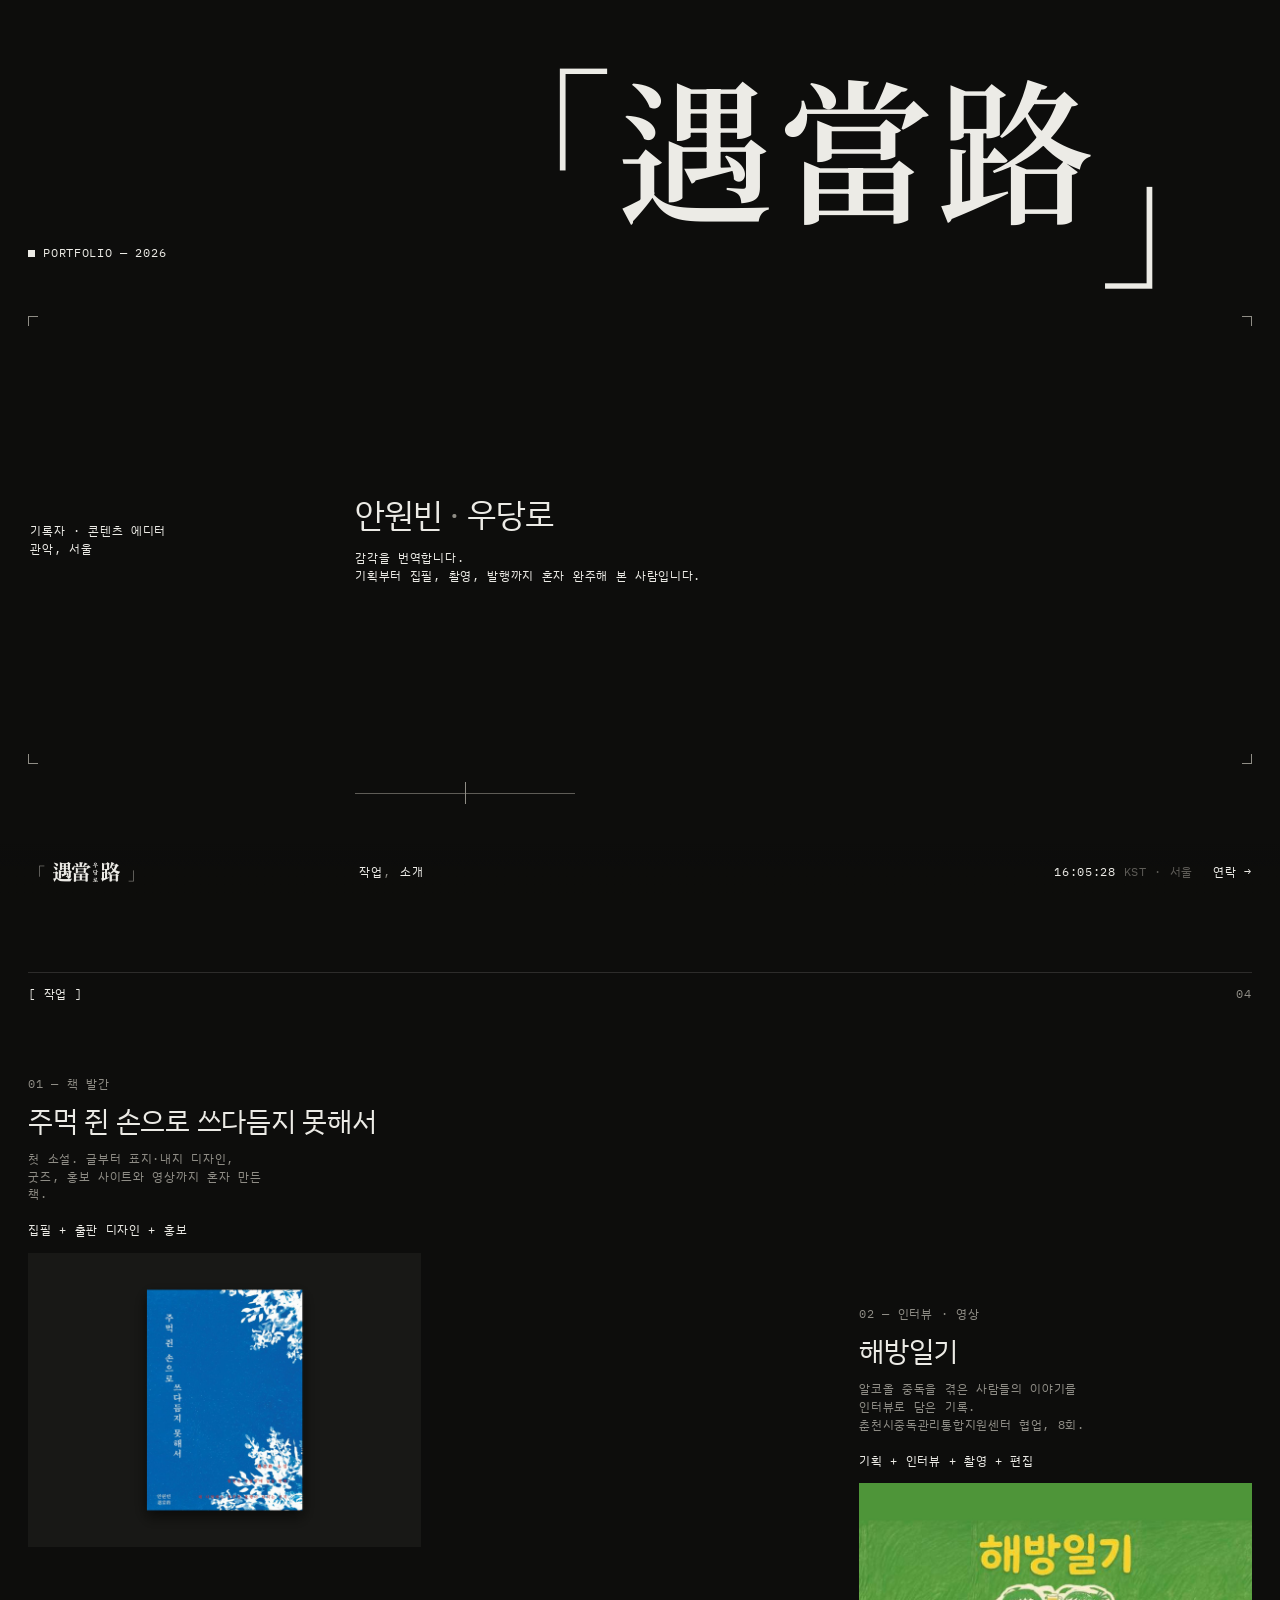
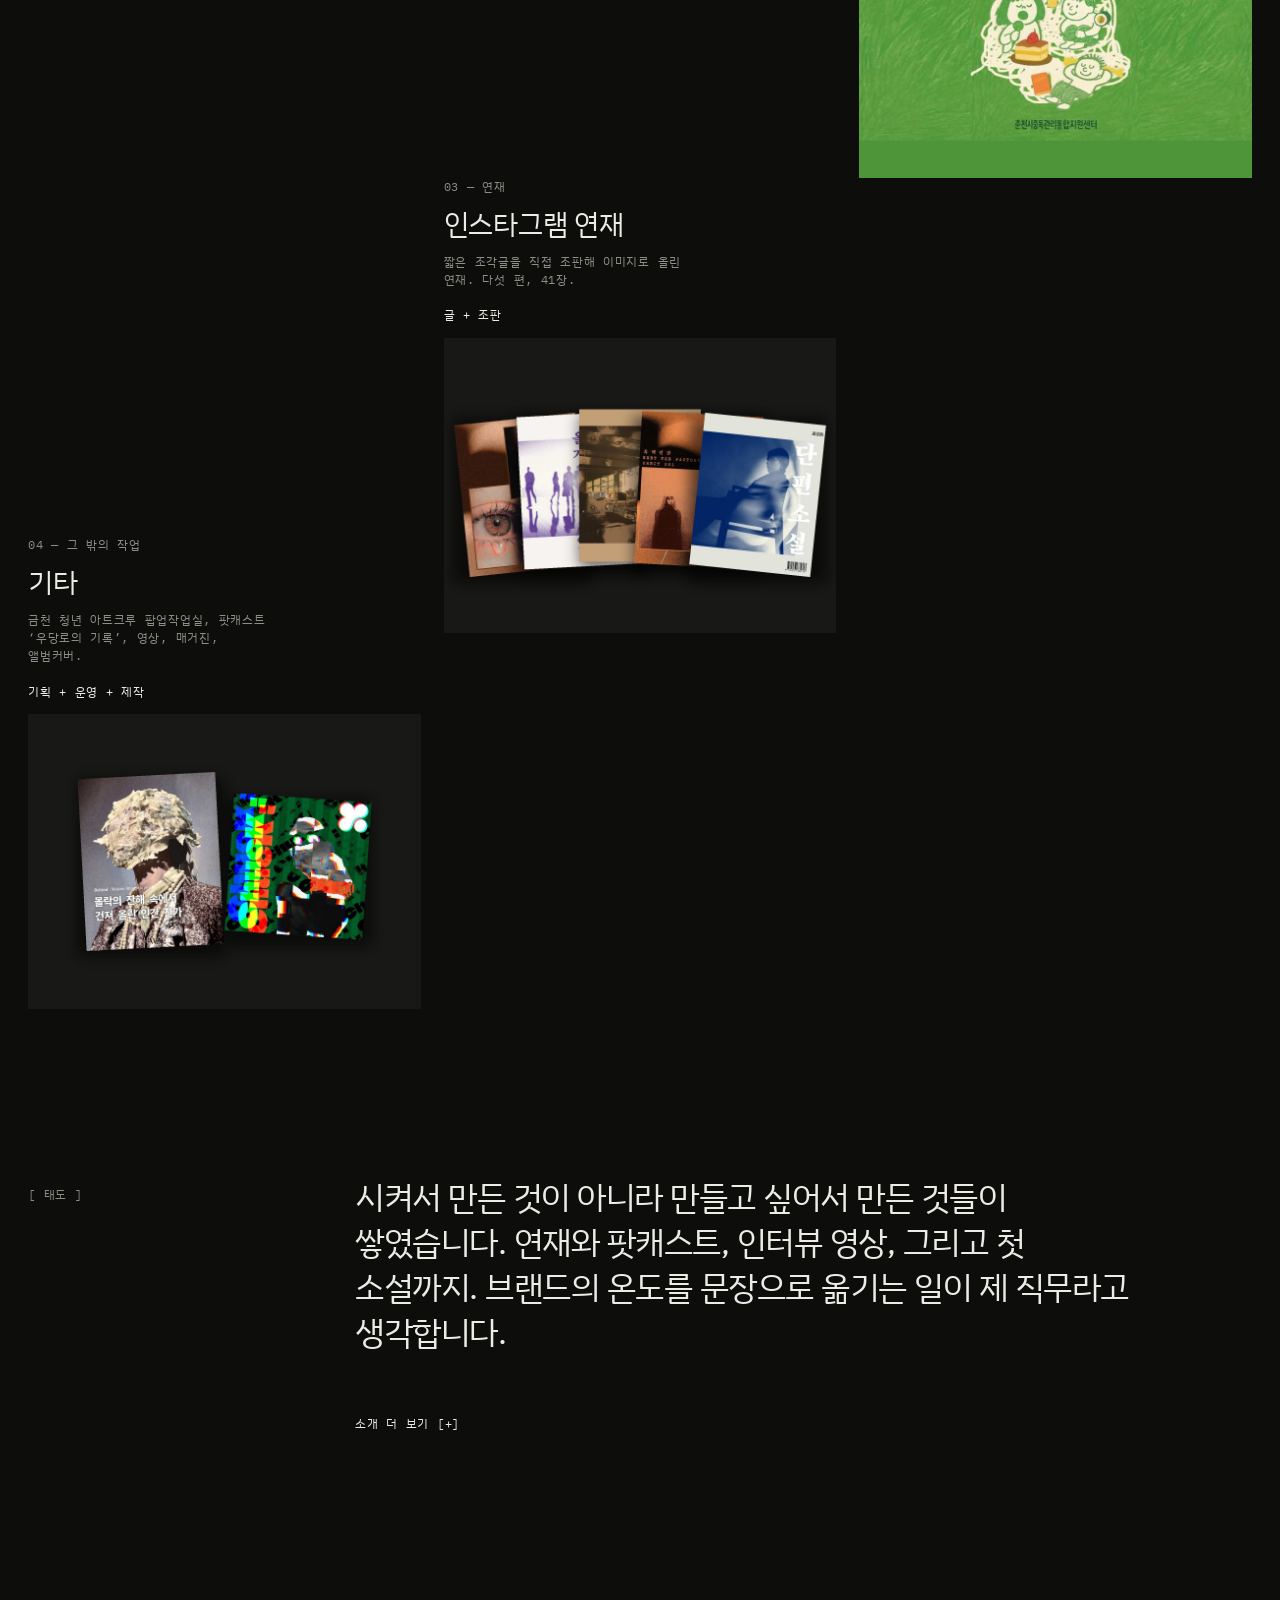
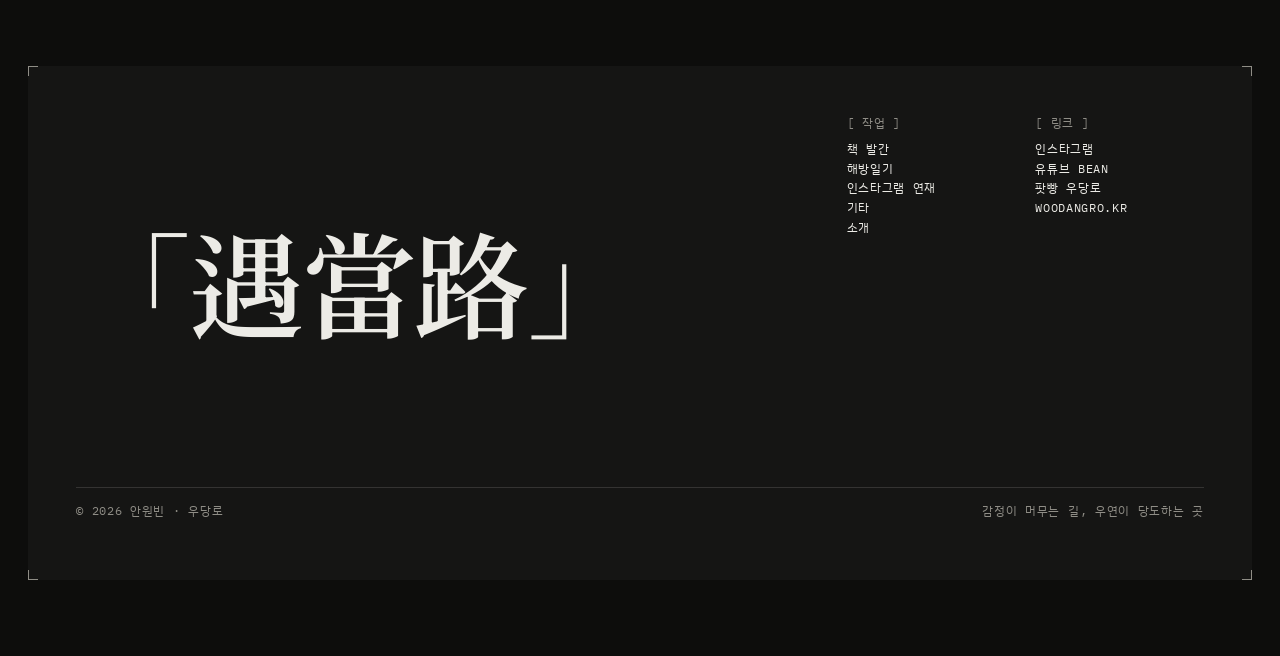
==== index.html @ 2c6e069e "포트폴리오 새로 만들기: 책 발간 · 해방일기 · 인스타그램 연재 · 기타 · 소개 Co-Authored-By: Claude Opus 5.5 <noreply@anthropic.co" ====
<!DOCTYPE html>
<html lang="ko">
<head>
<meta charset="utf-8">
<meta name="viewport" content="width=device-width, initial-scale=1, viewport-fit=cover">
<title>안원빈 · 우당로 — 포트폴리오</title>
<meta name="description" content="기록자 · 콘텐츠 에디터 안원빈(우당로)의 작업. 첫 소설 『주먹 쥔 손으로 쓰다듬지 못해서』, 인터뷰 프로젝트 ‘해방일기’, 인스타그램 연재.">
<link rel="canonical" href="https://portfolio.woodangro.kr/">
<meta property="og:type" content="website">
<meta property="og:title" content="안원빈 · 우당로 — 포트폴리오">
<meta property="og:description" content="기록자 · 콘텐츠 에디터 안원빈(우당로)의 작업. 첫 소설 『주먹 쥔 손으로 쓰다듬지 못해서』, 인터뷰 프로젝트 ‘해방일기’, 인스타그램 연재.">
<meta property="og:url" content="https://portfolio.woodangro.kr/">
<meta property="og:image" content="https://portfolio.woodangro.kr/img/og.jpg">
<meta name="twitter:card" content="summary_large_image">
<meta name="theme-color" content="#0d0d0c">
<link rel="icon" href="img/favicon.png">
<link rel="preconnect" href="https://fonts.googleapis.com">
<link rel="preconnect" href="https://fonts.gstatic.com" crossorigin>
<link rel="stylesheet" href="https://fonts.googleapis.com/css2?family=Gowun+Batang:wght@400;700&family=IBM+Plex+Mono:wght@400;500&family=IBM+Plex+Sans+KR:wght@300;400;500&family=Noto+Serif+KR:wght@300;600&display=swap">
<link rel="stylesheet" href="assets/site.css">
</head>
<body>

<div class="bar" role="navigation" aria-label="사이트 메뉴">
  <a class="seal" href="./" aria-label="처음으로"><span class="br">「</span><img src="img/logo-w.png" alt="遇當路" width="66" height="20"><span class="br">」</span></a>
  <nav><a href="#work">작업</a><a href="about/">소개</a></nav>
  <p class="clock" id="clock" aria-hidden="true"></p>
  <a class="contact" href="about/#contact">연락 →</a>
</div>
<main>
<header class="hero">
  <p class="ver mono">PORTFOLIO — 2026</p>
  <h1 class="mark" aria-label="우당로"><span class="br">「</span><span class="ch">遇</span><span class="ch">當</span><span class="ch">路</span><span class="br">」</span></h1>
  <div class="frame">
    <div class="ticks" aria-hidden="true"><i></i><i></i><i></i><i></i></div>
    <p class="who mono">기록자 · 콘텐츠 에디터<br>관악, 서울</p>
    <div class="lede">
      <h1>안원빈 <span class="mute">·</span> 우당로</h1>
      <p class="mono">감각을 번역합니다.<br>기획부터 집필, 촬영, 발행까지 혼자 완주해 본 사람입니다.</p>
    </div>
  </div>
  <p class="rule" aria-hidden="true"><i></i></p>
</header>

<section class="works" id="work" aria-labelledby="work-t">
  <div class="sec-label mono"><h2 id="work-t" class="mono" style="margin:0;font-weight:400">[ 작업 ]</h2><span class="mute">04</span></div>
  <div class="grid3">
    <a class="work rv" href="book/">
      <span class="no mono">01 — 책 발간</span>
      <h3>주먹 쥔 손으로 쓰다듬지 못해서</h3>
      <p class="desc mono">첫 소설. 글부터 표지·내지 디자인, 굿즈, 홍보 사이트와 영상까지 혼자 만든 책.</p>
      <p class="roles mono">집필 + 출판 디자인 + 홍보</p>
      <div class="pic"><img src="img/work/book.jpg" alt="" width="1600" height="1200" loading="lazy"><span class="go mono">보기 [+]</span></div>
    </a>
    <a class="work rv" href="haebang/">
      <span class="no mono">02 — 인터뷰 · 영상</span>
      <h3>해방일기</h3>
      <p class="desc mono">알코올 중독을 겪은 사람들의 이야기를 인터뷰로 담은 기록. 춘천시중독관리통합지원센터 협업, 8회.</p>
      <p class="roles mono">기획 + 인터뷰 + 촬영 + 편집</p>
      <div class="pic"><img src="img/work/haebang.jpg" alt="" width="1600" height="1200" loading="lazy"><span class="go mono">보기 [+]</span></div>
    </a>
    <a class="work rv" href="instagram/">
      <span class="no mono">03 — 연재</span>
      <h3>인스타그램 연재</h3>
      <p class="desc mono">짧은 조각글을 직접 조판해 이미지로 올린 연재. 다섯 편, 41장.</p>
      <p class="roles mono">글 + 조판</p>
      <div class="pic"><img src="img/work/ig.jpg" alt="" width="1600" height="1200" loading="lazy"><span class="go mono">보기 [+]</span></div>
    </a>
    <a class="work rv" href="etc/">
      <span class="no mono">04 — 그 밖의 작업</span>
      <h3>기타</h3>
      <p class="desc mono">금천 청년 아트크루 팝업작업실, 팟캐스트 ‘우당로의 기록’, 영상, 매거진, 앨범커버.</p>
      <p class="roles mono">기획 + 운영 + 제작</p>
      <div class="pic"><img src="img/work/etc.jpg" alt="" width="1600" height="1200" loading="lazy"><span class="go mono">보기 [+]</span></div>
    </a>
  </div>
</section>

<section class="approach" aria-label="일하는 태도">
  <p class="mono mute">[ 태도 ]</p>
  <p class="big rv">시켜서 만든 것이 아니라 만들고 싶어서 만든 것들이 쌓였습니다. 연재와 팟캐스트, 인터뷰 영상, 그리고 첫 소설까지. 브랜드의 온도를 문장으로 옮기는 일이 제 직무라고 생각합니다.</p>
  <p class="more mono rv"><a href="about/">소개 더 보기 [+]</a></p>
</section>
</main>

<footer class="foot rv">
  <div class="ticks" aria-hidden="true"><i></i><i></i><i></i><i></i></div>
  <p class="big" aria-label="우당로"><span class="br">「</span>遇當路<span class="br">」</span></p>
  <div class="cols mono">
    <div><p>[ 작업 ]</p><ul><li><a href="book/">책 발간</a></li><li><a href="haebang/">해방일기</a></li><li><a href="instagram/">인스타그램 연재</a></li><li><a href="etc/">기타</a></li><li><a href="about/">소개</a></li></ul></div>
    <div><p>[ 링크 ]</p><ul>
      <li><a href="https://www.instagram.com/woodang_ro/" target="_blank" rel="noopener">인스타그램</a></li>
      <li><a href="https://www.youtube.com/@BEAN-zq9ng" target="_blank" rel="noopener">유튜브 BEAN</a></li>
      <li><a href="https://www.podbbang.com/channels/1793756" target="_blank" rel="noopener">팟빵 우당로</a></li>
      <li><a href="https://woodangro.kr/" target="_blank" rel="noopener">woodangro.kr</a></li>
    </ul></div>
  </div>
  <p class="copy mono"><span>© 2026 안원빈 · 우당로</span><span>감정이 머무는 길, 우연이 당도하는 곳</span></p>
</footer>
<script src="assets/site.js" defer></script>
</body>
</html>
---- assets/site.css ----
/* 안원빈 · 우당로 포트폴리오 */
:root{
  --bg:#0d0d0c;
  --bg2:#151514;
  --fg:#ecebe6;
  --mute:#8f8d86;
  --dim:#5e5c57;
  --rule:rgba(236,235,230,.14);
  --pink:#f3bdd0;
  --sans:"IBM Plex Sans KR","Apple SD Gothic Neo","Noto Sans KR",system-ui,sans-serif;
  --mono:"IBM Plex Mono","IBM Plex Sans KR",ui-monospace,monospace;
  --serif:"Gowun Batang","Noto Serif KR","AppleMyungjo",serif;
  --hanja:"Noto Serif KR","Nanum Myeongjo",serif;
  --gut:clamp(16px,2.2vw,32px);
  --bar:56px;
  --meta-w:clamp(200px,24vw,330px);
  color-scheme:dark;
}
*{box-sizing:border-box}
html{-webkit-text-size-adjust:100%;scroll-padding-top:24px}
@media (prefers-reduced-motion:no-preference){html{scroll-behavior:smooth}}
body{margin:0;background:var(--bg);color:var(--fg);font-family:var(--sans);font-weight:400;line-height:1.6;-webkit-font-smoothing:antialiased;overflow-x:hidden}
img,video{display:block;max-width:100%;height:auto}
a{color:inherit;text-decoration:none}
a:focus-visible,button:focus-visible{outline:1px solid var(--pink);outline-offset:4px}
button{font:inherit;color:inherit;background:none;border:0;padding:0;cursor:pointer}
.mono{font-family:var(--mono);font-size:11.5px;letter-spacing:.06em;line-height:1.55;text-transform:uppercase}
.mute{color:var(--mute)}
.sr{position:absolute;width:1px;height:1px;overflow:hidden;clip:rect(0 0 0 0);white-space:nowrap}
main{padding-bottom:calc(var(--bar) + 40px)}

/* ───────── 하단 고정 막대 ───────── */
.bar{position:fixed;z-index:60;left:0;right:0;bottom:0;height:var(--bar);display:grid;grid-template-columns:var(--meta-w) 1fr auto auto;align-items:center;gap:20px;padding:0 var(--gut);background:linear-gradient(rgba(13,13,12,0),rgba(13,13,12,.92) 40%);}
.bar .seal{display:flex;align-items:center;gap:8px;font-family:var(--mono);font-size:13px}
.bar .seal img{height:20px;width:auto}
.bar .seal .br{color:var(--mute);font-family:var(--hanja);font-size:17px;line-height:1}
.bar nav{display:flex;gap:2px;font-family:var(--mono);font-size:11.5px;letter-spacing:.06em}
.bar nav a{padding:6px 4px;color:var(--fg)}
.bar nav a:not(:last-child)::after{content:",";color:var(--mute)}
.bar nav a[aria-current="page"]{color:var(--pink)}
.bar .clock{font-family:var(--mono);font-size:11.5px;letter-spacing:.06em;font-variant-numeric:tabular-nums;min-width:15ch}
.bar .clock span{color:var(--dim)}
.bar .contact{font-family:var(--mono);font-size:11.5px;letter-spacing:.06em;padding:6px 0}
.bar a:hover{color:var(--pink)}
@media (max-width:720px){
  .bar{grid-template-columns:auto 1fr auto;gap:14px}
  .bar .clock{display:none}
  .bar nav{justify-content:center}
}

/* ───────── 모서리 표식 ───────── */
.ticks{position:absolute;inset:0;pointer-events:none}
.ticks i{position:absolute;width:10px;height:10px;border-color:var(--mute);border-style:solid;border-width:0}
.ticks i:nth-child(1){left:0;top:0;border-left-width:1px;border-top-width:1px}
.ticks i:nth-child(2){right:0;top:0;border-right-width:1px;border-top-width:1px}
.ticks i:nth-child(3){left:0;bottom:0;border-left-width:1px;border-bottom-width:1px}
.ticks i:nth-child(4){right:0;bottom:0;border-right-width:1px;border-bottom-width:1px}

/* ───────── 첫 화면 ───────── */
.hero{position:relative;min-height:100svh;display:grid;grid-template-columns:var(--meta-w) minmax(0,1fr);grid-template-rows:auto 1fr auto;padding:var(--gut) var(--gut) calc(var(--bar) + 24px);gap:0 20px}
.hero .ver{grid-column:1;grid-row:1;align-self:start;margin:clamp(120px,24vh,220px) 0 0;display:flex;align-items:center;gap:8px}
.hero .ver::before{content:"";width:7px;height:7px;background:var(--fg)}
.hero .mark{grid-column:2;grid-row:1;min-width:0;margin:clamp(24px,5vh,56px) 0 0;justify-self:end;display:flex;align-items:flex-start;gap:clamp(2px,.6vw,10px);font-family:var(--hanja);font-weight:600;font-size:clamp(76px,min(12.2vw,24vh),210px);line-height:.92;letter-spacing:-.02em;color:var(--fg)}
.hero .mark .br{font-weight:300;color:var(--fg)}
.hero .mark .br:first-child{align-self:flex-start;transform:translateY(-.08em)}
.hero .mark .br:last-child{align-self:flex-end;transform:translateY(.12em)}
.hero .mark .ch{display:inline-block}
.hero .frame{grid-column:1 / -1;grid-row:2;position:relative;margin:clamp(24px,6vh,64px) 0 0;min-height:clamp(180px,30vh,300px);display:grid;grid-template-columns:var(--meta-w) minmax(0,1fr);gap:0 20px;align-items:center}
.hero .frame .who{grid-column:1;padding-left:2px}
.hero .frame .lede{grid-column:2;max-width:640px}
.hero .lede h1{margin:0 0 14px;font-family:var(--sans);font-weight:400;font-size:clamp(26px,2.6vw,36px);letter-spacing:-.01em;line-height:1.2}
.hero .lede p{margin:0}
.hero .rule{grid-column:2;grid-row:3;display:flex;align-items:center;gap:0;margin-top:18px;width:min(220px,40vw)}
.hero .rule::before,.hero .rule::after{content:"";height:1px;background:var(--dim);flex:1}
.hero .rule i{width:1px;height:22px;background:var(--mute)}
@media (max-width:720px){
  .hero{grid-template-columns:1fr;min-height:92svh}
  .hero .ver{grid-column:1;margin-top:8px}
  .hero .mark{grid-column:1;grid-row:2;justify-self:start;margin-top:16vh;font-size:clamp(56px,19vw,140px)}
  .hero .frame{grid-row:3;grid-template-columns:1fr;gap:28px;margin-top:40px;align-items:start;padding:18px 12px}
  .hero .frame .who,.hero .frame .lede{grid-column:1}
  .hero .rule{display:none}
}

/* ───────── 작업 목록 ───────── */
.works{padding:clamp(40px,8vh,100px) var(--gut) 40px}
.sec-label{display:flex;justify-content:space-between;align-items:baseline;border-top:1px solid var(--rule);padding-top:12px;margin-bottom:clamp(36px,6vw,72px)}
.grid3{display:grid;grid-template-columns:repeat(3,1fr);gap:clamp(40px,6vw,80px) clamp(16px,1.8vw,26px)}
.work{display:block;position:relative}
.work .no{display:block;color:var(--mute);margin-bottom:10px}
.work h3{margin:0;font-family:var(--sans);font-weight:400;font-size:clamp(22px,2.2vw,30px);line-height:1.25;letter-spacing:-.01em;word-break:keep-all}
.work .desc{margin:12px 0 0;color:var(--mute);max-width:34ch;word-break:keep-all}
.work .roles{margin:18px 0 14px}
.work .pic{position:relative;overflow:hidden;background:var(--bg2);aspect-ratio:4/3}
.work .pic img{width:100%;height:100%;object-fit:cover;transition:transform .9s cubic-bezier(.2,.7,.2,1),filter .6s}
.work:hover .pic img{transform:scale(1.035)}
.work:hover h3{color:var(--pink)}
.work .pic .go{position:absolute;right:10px;bottom:10px;padding:5px 8px;background:rgba(13,13,12,.8);opacity:0;transition:opacity .3s}
.work:hover .pic .go,.work:focus-visible .pic .go{opacity:1}
@media (min-width:900px){
  .grid3 .work:nth-child(1){grid-column:1;grid-row:1}
  .grid3 .work:nth-child(2){grid-column:3;grid-row:1;margin-top:clamp(120px,18vw,260px)}
  .grid3 .work:nth-child(3){grid-column:2;grid-row:2;margin-top:calc(clamp(40px,6vw,100px) * -1)}
  .grid3 .work:nth-child(4){grid-column:1;grid-row:2;margin-top:clamp(160px,22vw,320px)}
  .grid3 .work:nth-child(5){grid-column:3;grid-row:3}
}
@media (max-width:899px){.grid3{grid-template-columns:1fr 1fr}}
@media (max-width:620px){.grid3{grid-template-columns:1fr}}

/* ───────── 태도 ───────── */
.approach{display:grid;grid-template-columns:var(--meta-w) 1fr;gap:20px;padding:clamp(80px,14vh,160px) var(--gut)}
.approach p.big{grid-column:2;margin:0;max-width:24em;font-family:var(--sans);font-weight:400;font-size:clamp(22px,2.6vw,38px);line-height:1.35;letter-spacing:-.015em;word-break:keep-all}
.approach .more{grid-column:2;margin-top:40px}
.approach .more a:hover{color:var(--pink)}
@media (max-width:720px){.approach{grid-template-columns:1fr}.approach p.big,.approach .more{grid-column:1}}

/* ───────── 바닥 ───────── */
.foot{position:relative;margin:0 var(--gut) calc(var(--bar) + 20px);padding:clamp(28px,4vw,48px);background:var(--bg2);display:grid;grid-template-columns:1fr 1fr 1fr;gap:28px;align-items:end}
.foot .big{font-family:var(--hanja);font-weight:600;font-size:clamp(56px,9vw,140px);line-height:.9;letter-spacing:-.02em;grid-column:1 / 3}
.foot .big .br{font-weight:300}
.foot ul{list-style:none;margin:0;padding:0}
.foot li{margin:2px 0}
.foot a:hover{color:var(--pink)}
.foot .cols{display:grid;grid-template-columns:1fr 1fr;gap:20px;align-self:start}
.foot .cols p{margin:0 0 8px;color:var(--mute)}
.foot .copy{grid-column:1 / -1;display:flex;justify-content:space-between;gap:16px;flex-wrap:wrap;color:var(--mute);border-top:1px solid var(--rule);padding-top:14px}
@media (max-width:720px){.foot{grid-template-columns:1fr}.foot .big{grid-column:1}}

/* ───────── 작업 상세 ───────── */
.p-head{position:relative;padding:clamp(90px,16vh,170px) var(--gut) clamp(28px,5vh,56px);display:grid;grid-template-columns:var(--meta-w) 1fr;gap:20px}
.p-head > *{grid-column:2}
.p-head .back{grid-column:1;grid-row:1;align-self:start}
.p-head .back:hover{color:var(--pink)}
.p-head .kicker{margin:0 0 18px}
.p-head h1{margin:0;font-family:var(--sans);font-weight:400;font-size:clamp(40px,6.4vw,96px);line-height:1.04;letter-spacing:-.025em;word-break:keep-all}
.p-head .lede{margin:22px 0 0;max-width:62ch;color:var(--mute)}
.p-body{display:grid;grid-template-columns:var(--meta-w) 1fr;gap:20px;padding:0 var(--gut)}
.p-meta{align-self:start;position:sticky;top:24px}
.p-meta dl{margin:0}
.p-meta dt{color:var(--dim);margin-top:18px}
.p-meta dt:first-child{margin-top:0}
.p-meta dd{margin:2px 0 0}
.p-meta a{border-bottom:1px solid transparent}
.p-meta a:hover{color:var(--pink);border-color:var(--pink)}
.p-main{min-width:0}
.p-main > figure,.p-main > .media{margin:0 0 clamp(48px,7vw,90px)}
figure{margin:0}
figcaption{margin-top:10px;color:var(--mute)}
.prose{max-width:38em;margin:0 0 clamp(56px,8vw,110px)}
.prose p{margin:0 0 1.1em;font-family:var(--sans);font-size:clamp(17px,1.45vw,21px);line-height:1.62;letter-spacing:-.005em;word-break:keep-all}
.prose p.first{font-size:clamp(20px,2vw,28px);line-height:1.45;letter-spacing:-.015em}
.prose blockquote{margin:0 0 1.2em;padding:0;font-family:var(--serif);font-size:clamp(20px,2vw,26px);line-height:1.6;color:var(--fg)}
.prose .note{color:var(--mute);font-size:15px}
@media (max-width:820px){
  .p-head{grid-template-columns:1fr}
  .p-head > *,.p-head .back{grid-column:1}
  .p-head .back{grid-row:auto;margin-bottom:28px}
  .p-body{grid-template-columns:1fr}
  .p-meta{position:static;display:grid;grid-template-columns:1fr 1fr;gap:14px 20px;margin-bottom:40px}
  .p-meta dl{display:contents}
  .p-meta dt{margin:0}
}

/* 과정 */
.steps{list-style:none;margin:0 0 clamp(60px,9vw,120px);padding:0;counter-reset:st}
.step{border-top:1px solid var(--rule);padding:22px 0 clamp(40px,6vw,72px);display:grid;grid-template-columns:minmax(140px,22%) 1fr;gap:20px}
.step > div{min-width:0}
.step > header .mono{color:var(--mute)}
.step h3{margin:6px 0 0;font-family:var(--sans);font-weight:400;font-size:clamp(20px,1.8vw,26px);line-height:1.3;word-break:keep-all}
.step .txt{max-width:36em;margin:0 0 22px;font-size:17px;line-height:1.7;word-break:keep-all;color:#d6d4ce}
.step .txt p{margin:0 0 .8em}
@media (max-width:820px){.step{grid-template-columns:1fr}}

.row{display:grid;gap:clamp(10px,1.2vw,16px);align-items:start}
.row.c2{grid-template-columns:1fr 1fr}
.row.c3{grid-template-columns:repeat(3,1fr)}
.row.c4{grid-template-columns:repeat(4,1fr)}
.row.c6{grid-template-columns:repeat(6,1fr)}
@media (max-width:720px){.row.c3,.row.c4{grid-template-columns:1fr 1fr}.row.c6{grid-template-columns:repeat(3,1fr)}.row.c2.stack{grid-template-columns:1fr}}
.row img{width:100%;height:auto;background:var(--bg2)}
.shot{border:1px solid var(--rule)}
.zoomable{cursor:zoom-in;display:block;width:100%}

/* 영상 (눌러서 재생) */
.yt{position:relative;display:block;width:100%;aspect-ratio:16/9;background:#000;overflow:hidden}
.yt img{width:100%;height:100%;object-fit:cover;opacity:.88;transition:opacity .3s,transform .8s cubic-bezier(.2,.7,.2,1)}
.yt:hover img{opacity:1;transform:scale(1.02)}
.yt .play{position:absolute;left:14px;bottom:12px;display:flex;align-items:center;gap:8px;padding:7px 10px;background:rgba(13,13,12,.82)}
.yt .play::before{content:"";width:0;height:0;border-left:8px solid var(--fg);border-top:5px solid transparent;border-bottom:5px solid transparent}
.yt iframe{position:absolute;inset:0;width:100%;height:100%;border:0}
video.player{width:100%;background:#000}

/* 회차 목록 */
.eps{display:grid;grid-template-columns:repeat(2,1fr);gap:clamp(28px,4vw,48px) clamp(14px,1.6vw,24px);margin:0 0 clamp(60px,9vw,120px)}
.ep .t{margin:12px 0 4px;font-size:16px;line-height:1.5;word-break:keep-all}
.ep .t q{quotes:"“" "”"}
@media (max-width:720px){.eps{grid-template-columns:1fr}}

/* 연재 줄 */
.series{border-top:1px solid var(--rule);padding:18px 0 clamp(44px,6vw,80px)}
.series header{display:flex;justify-content:space-between;align-items:baseline;gap:16px;margin-bottom:18px}
.series h3{margin:0;font-weight:400;font-size:clamp(20px,2vw,28px);word-break:keep-all}
.rail{display:grid;grid-auto-flow:column;grid-auto-columns:clamp(150px,17vw,240px);gap:12px;overflow-x:auto;scroll-snap-type:x mandatory;padding-bottom:12px;scrollbar-width:thin;scrollbar-color:var(--dim) transparent}
.rail button{scroll-snap-align:start;display:block;background:var(--bg2)}
.rail img{width:100%;aspect-ratio:4/5;object-fit:cover;transition:opacity .3s}
.rail button:hover img{opacity:.8}
.rail.cards{grid-auto-columns:clamp(150px,15vw,210px)}
.rail.cards img{aspect-ratio:554/784}

/* 기타 */
.block{border-top:1px solid var(--rule);padding:18px 0 clamp(52px,7vw,96px)}
.block > header{display:flex;justify-content:space-between;gap:16px;align-items:baseline;margin-bottom:8px}
.block h2{margin:0;font-weight:400;font-size:clamp(22px,2.4vw,34px);line-height:1.25;word-break:keep-all}
.block .txt{max-width:38em;margin:10px 0 24px;color:#d6d4ce;font-size:17px;line-height:1.7;word-break:keep-all}
.links{list-style:none;margin:0;padding:0;border-top:1px solid var(--rule)}
.links li a{display:grid;grid-template-columns:4ch 1fr auto;gap:16px;align-items:baseline;padding:16px 0;border-bottom:1px solid var(--rule)}
.links li a:hover{color:var(--pink)}
.links .t{font-size:18px}

/* 다음 작업 */
.next{display:grid;grid-template-columns:var(--meta-w) 1fr;gap:20px;padding:clamp(40px,8vh,90px) var(--gut) 40px;border-top:1px solid var(--rule);margin:0 var(--gut)}
.next a{grid-column:2;display:block}
.next a span:last-child{display:block;font-size:clamp(32px,5vw,72px);line-height:1.08;letter-spacing:-.02em;margin-top:10px;word-break:keep-all}
.next a:hover span:last-child{color:var(--pink)}
@media (max-width:820px){.next{grid-template-columns:1fr;padding-left:0;padding-right:0}.next a{grid-column:1}}

/* 소개 */
.about-grid{display:grid;grid-template-columns:minmax(220px,30%) 1fr;gap:clamp(24px,4vw,60px);align-items:start;margin-bottom:clamp(60px,9vw,120px)}
.about-grid img{filter:grayscale(1) contrast(1.04)}
@media (max-width:720px){.about-grid{grid-template-columns:1fr}.about-grid figure{max-width:320px}}
.cv{list-style:none;margin:0 0 clamp(60px,9vw,120px);padding:0;border-top:1px solid var(--rule)}
.cv li{display:grid;grid-template-columns:minmax(120px,22%) 1fr;gap:20px;padding:14px 0;border-bottom:1px solid var(--rule);font-size:17px}
.cv li .mono{color:var(--mute);padding-top:4px}
.skills{display:flex;flex-wrap:wrap;gap:8px;margin:0 0 clamp(60px,9vw,120px);padding:0;list-style:none}
.skills li{border:1px solid var(--rule);padding:8px 12px;font-size:15px}

/* 등장 */
.rv{opacity:0;transform:translateY(18px);transition:opacity .9s cubic-bezier(.2,.7,.2,1),transform .9s cubic-bezier(.2,.7,.2,1)}
.rv.in{opacity:1;transform:none}
@media (prefers-reduced-motion:reduce){.rv{opacity:1;transform:none;transition:none}.work .pic img{transition:none}}

/* 크게 보기 */
dialog.lb{width:100vw;height:100svh;max-width:none;max-height:none;margin:0;padding:0;border:0;background:rgba(10,10,9,.96);color:var(--fg)}
dialog.lb::backdrop{background:rgba(10,10,9,.96)}
.lb .stage{position:absolute;inset:56px 64px 72px;display:flex;align-items:center;justify-content:center}
.lb .stage img{max-width:100%;max-height:100%;width:auto;height:auto;object-fit:contain;user-select:none;-webkit-user-drag:none}
.lb .top{position:absolute;left:var(--gut);right:var(--gut);top:16px;display:flex;justify-content:space-between;align-items:center}
.lb .close{padding:8px 0}
.lb .nav{position:absolute;top:50%;transform:translateY(-50%);width:44px;height:64px;display:grid;place-items:center;color:var(--mute)}
.lb .nav:hover{color:var(--fg)}
.lb .prev{left:8px}.lb .next2{right:8px}
.lb .nav svg{width:22px;height:22px;fill:none;stroke:currentColor;stroke-width:1.4}
.lb .cap{position:absolute;left:var(--gut);right:var(--gut);bottom:20px;text-align:center;color:var(--mute)}
@media (max-width:720px){.lb .stage{inset:56px 8px 64px}.lb .nav{display:none}}
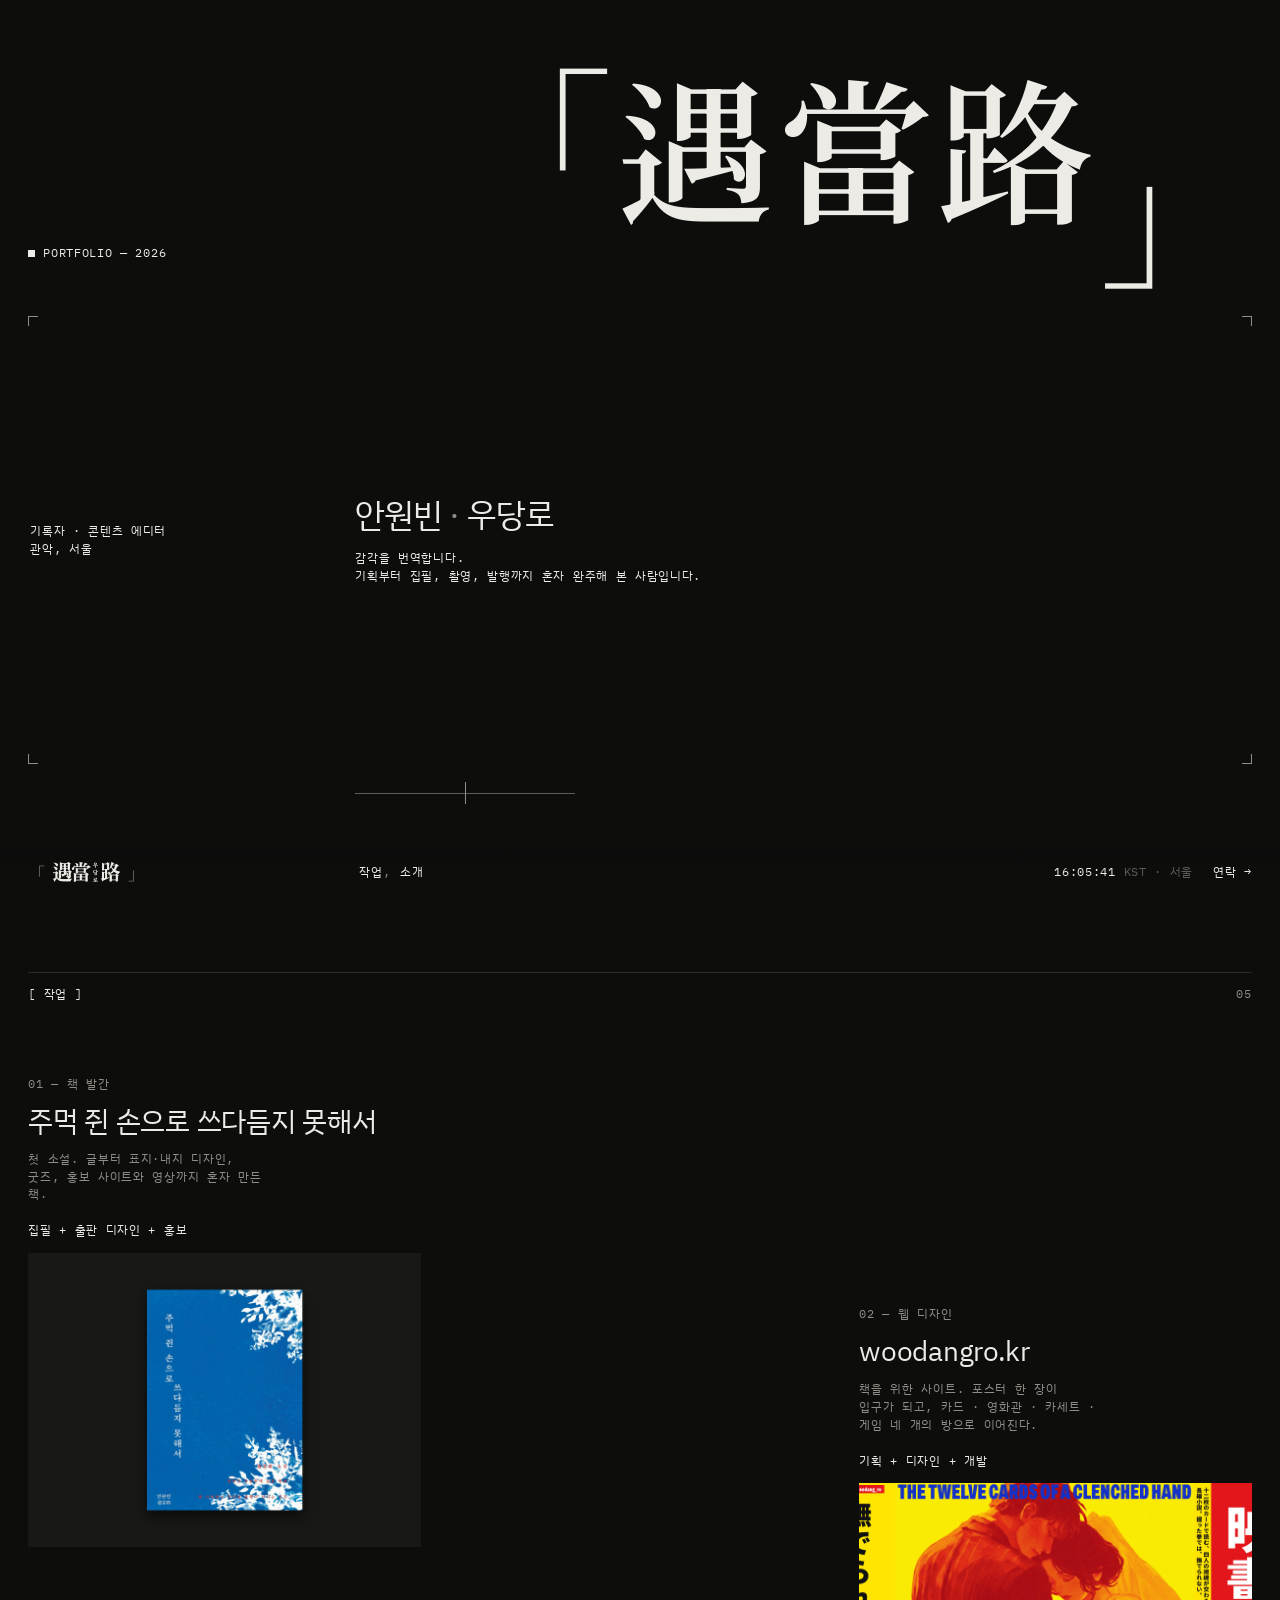
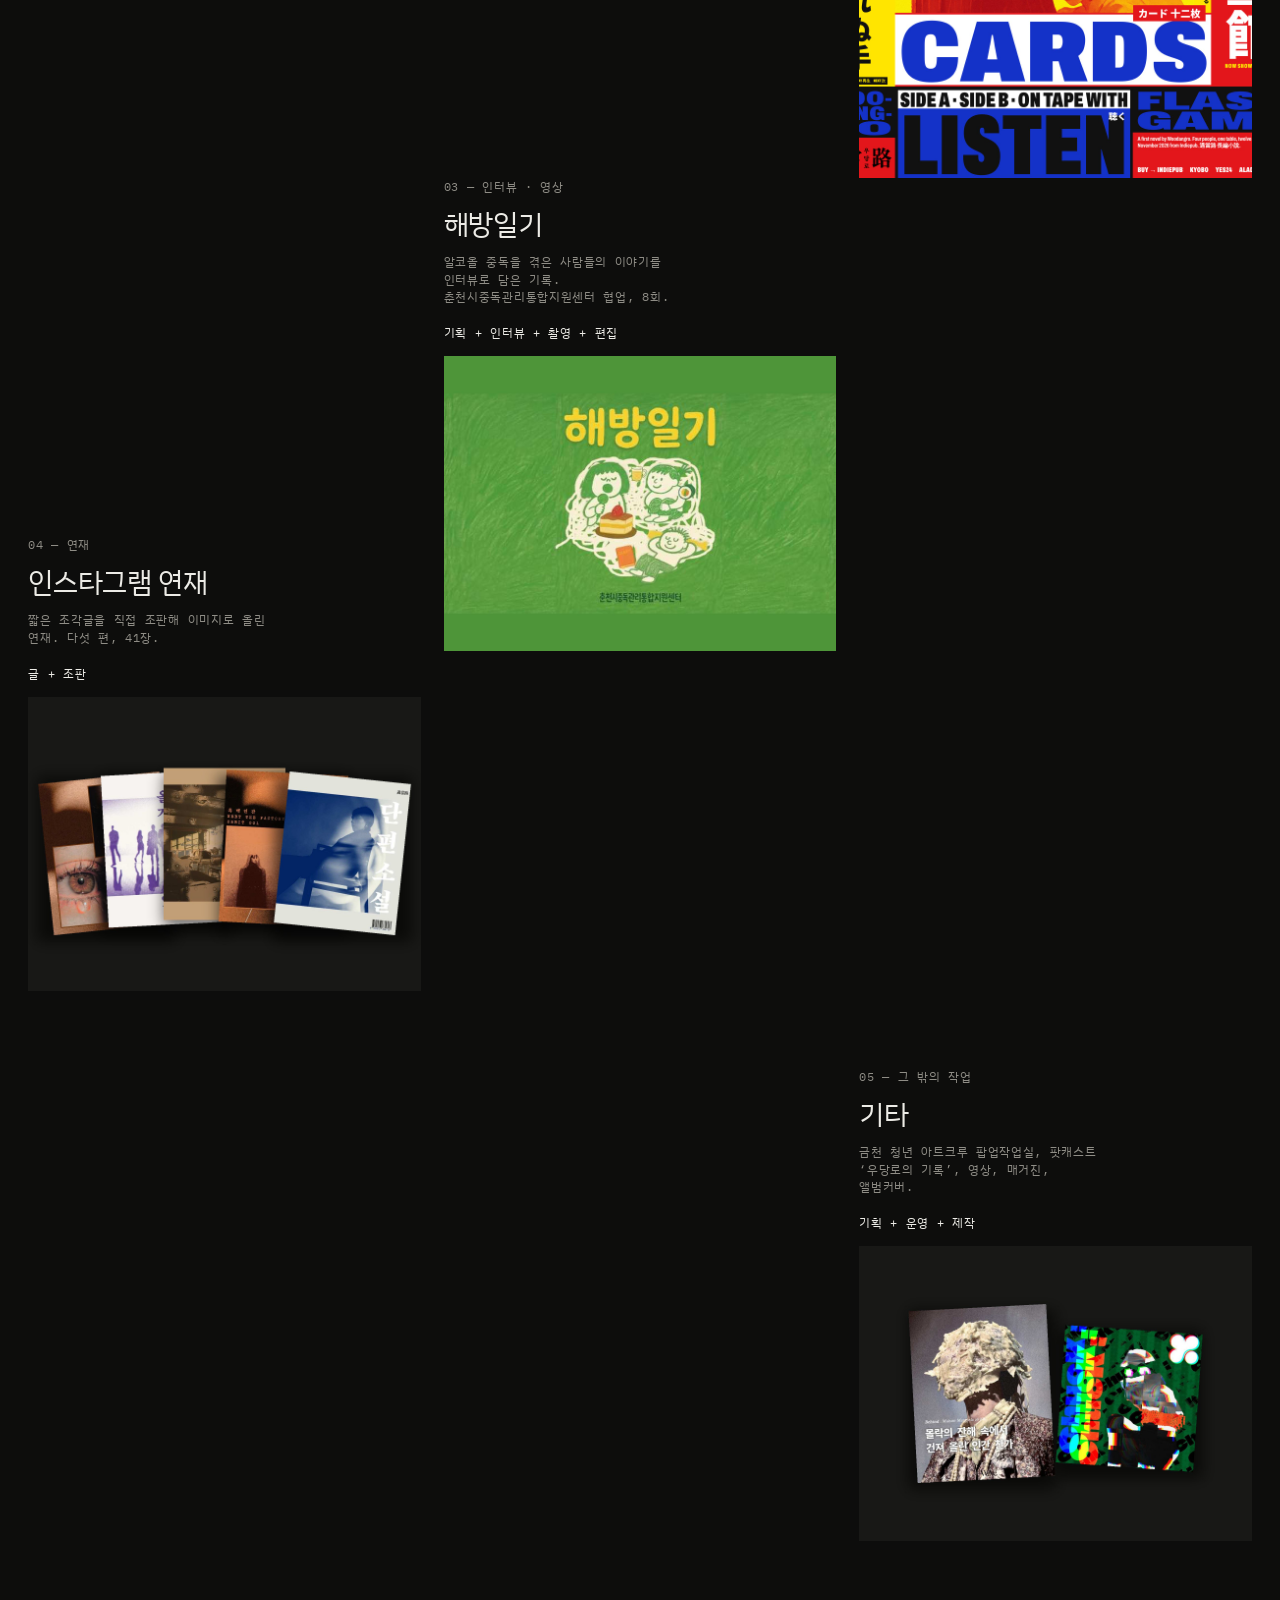
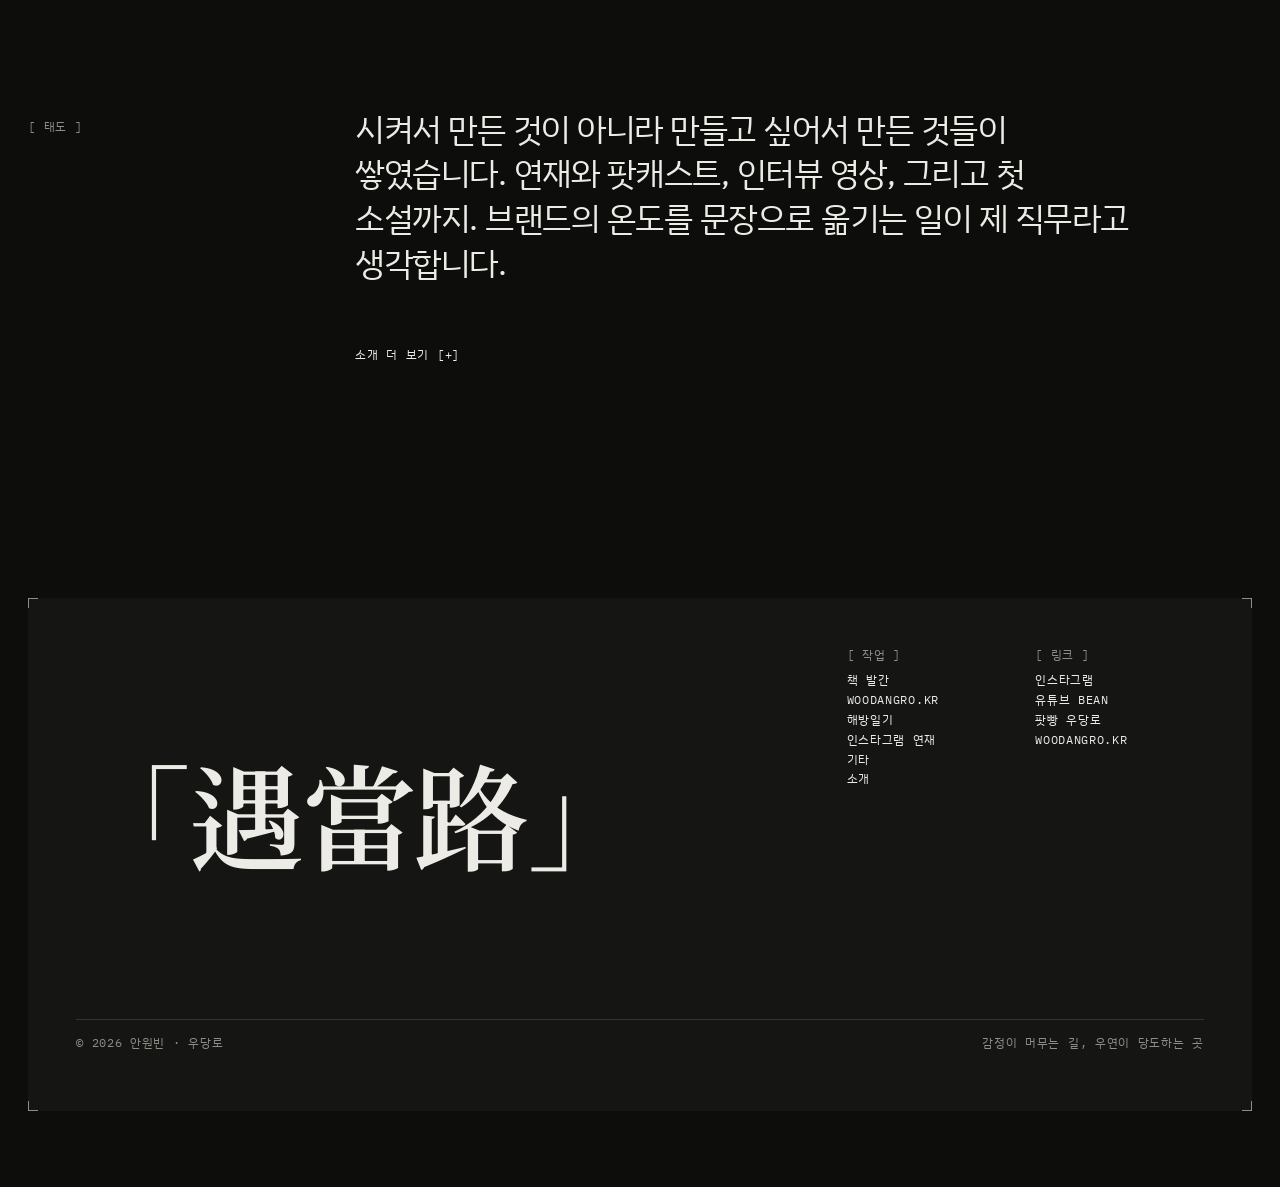
==== commit cf7b0b40: "작업 추가: woodangro.kr 웹 디자인 (메인 + 방 4개, 모바일, 과정 영상) Co-Authored-By: Claude Opus 5.5 <noreply@anthropic" ====
--- a/index.html
+++ b/index.html
@@ -43,7 +43,7 @@
 </header>
 
 <section class="works" id="work" aria-labelledby="work-t">
-  <div class="sec-label mono"><h2 id="work-t" class="mono" style="margin:0;font-weight:400">[ 작업 ]</h2><span class="mute">04</span></div>
+  <div class="sec-label mono"><h2 id="work-t" class="mono" style="margin:0;font-weight:400">[ 작업 ]</h2><span class="mute">05</span></div>
   <div class="grid3">
     <a class="work rv" href="book/">
       <span class="no mono">01 — 책 발간</span>
@@ -52,22 +52,29 @@
       <p class="roles mono">집필 + 출판 디자인 + 홍보</p>
       <div class="pic"><img src="img/work/book.jpg" alt="" width="1600" height="1200" loading="lazy"><span class="go mono">보기 [+]</span></div>
     </a>
+    <a class="work rv" href="web/">
+      <span class="no mono">02 — 웹 디자인</span>
+      <h3>woodangro.kr</h3>
+      <p class="desc mono">책을 위한 사이트. 포스터 한 장이 입구가 되고, 카드 · 영화관 · 카세트 · 게임 네 개의 방으로 이어진다.</p>
+      <p class="roles mono">기획 + 디자인 + 개발</p>
+      <div class="pic"><img src="img/work/web.jpg" alt="" width="1600" height="1200" loading="lazy"><span class="go mono">보기 [+]</span></div>
+    </a>
     <a class="work rv" href="haebang/">
-      <span class="no mono">02 — 인터뷰 · 영상</span>
+      <span class="no mono">03 — 인터뷰 · 영상</span>
       <h3>해방일기</h3>
       <p class="desc mono">알코올 중독을 겪은 사람들의 이야기를 인터뷰로 담은 기록. 춘천시중독관리통합지원센터 협업, 8회.</p>
       <p class="roles mono">기획 + 인터뷰 + 촬영 + 편집</p>
       <div class="pic"><img src="img/work/haebang.jpg" alt="" width="1600" height="1200" loading="lazy"><span class="go mono">보기 [+]</span></div>
     </a>
     <a class="work rv" href="instagram/">
-      <span class="no mono">03 — 연재</span>
+      <span class="no mono">04 — 연재</span>
       <h3>인스타그램 연재</h3>
       <p class="desc mono">짧은 조각글을 직접 조판해 이미지로 올린 연재. 다섯 편, 41장.</p>
       <p class="roles mono">글 + 조판</p>
       <div class="pic"><img src="img/work/ig.jpg" alt="" width="1600" height="1200" loading="lazy"><span class="go mono">보기 [+]</span></div>
     </a>
     <a class="work rv" href="etc/">
-      <span class="no mono">04 — 그 밖의 작업</span>
+      <span class="no mono">05 — 그 밖의 작업</span>
       <h3>기타</h3>
       <p class="desc mono">금천 청년 아트크루 팝업작업실, 팟캐스트 ‘우당로의 기록’, 영상, 매거진, 앨범커버.</p>
       <p class="roles mono">기획 + 운영 + 제작</p>
@@ -87,7 +94,7 @@
   <div class="ticks" aria-hidden="true"><i></i><i></i><i></i><i></i></div>
   <p class="big" aria-label="우당로"><span class="br">「</span>遇當路<span class="br">」</span></p>
   <div class="cols mono">
-    <div><p>[ 작업 ]</p><ul><li><a href="book/">책 발간</a></li><li><a href="haebang/">해방일기</a></li><li><a href="instagram/">인스타그램 연재</a></li><li><a href="etc/">기타</a></li><li><a href="about/">소개</a></li></ul></div>
+    <div><p>[ 작업 ]</p><ul><li><a href="book/">책 발간</a></li><li><a href="web/">woodangro.kr</a></li><li><a href="haebang/">해방일기</a></li><li><a href="instagram/">인스타그램 연재</a></li><li><a href="etc/">기타</a></li><li><a href="about/">소개</a></li></ul></div>
     <div><p>[ 링크 ]</p><ul>
       <li><a href="https://www.instagram.com/woodang_ro/" target="_blank" rel="noopener">인스타그램</a></li>
       <li><a href="https://www.youtube.com/@BEAN-zq9ng" target="_blank" rel="noopener">유튜브 BEAN</a></li>
--- a/assets/site.css
+++ b/assets/site.css
@@ -206,6 +206,8 @@
 .rail button:hover img{opacity:.8}
 .rail.cards{grid-auto-columns:clamp(150px,15vw,210px)}
 .rail.cards img{aspect-ratio:554/784}
+.rail.phones{grid-auto-columns:clamp(140px,16vw,220px)}
+.rail.phones img{aspect-ratio:390/844;object-fit:cover;object-position:top}
 
 /* 기타 */
 .block{border-top:1px solid var(--rule);padding:18px 0 clamp(52px,7vw,96px)}
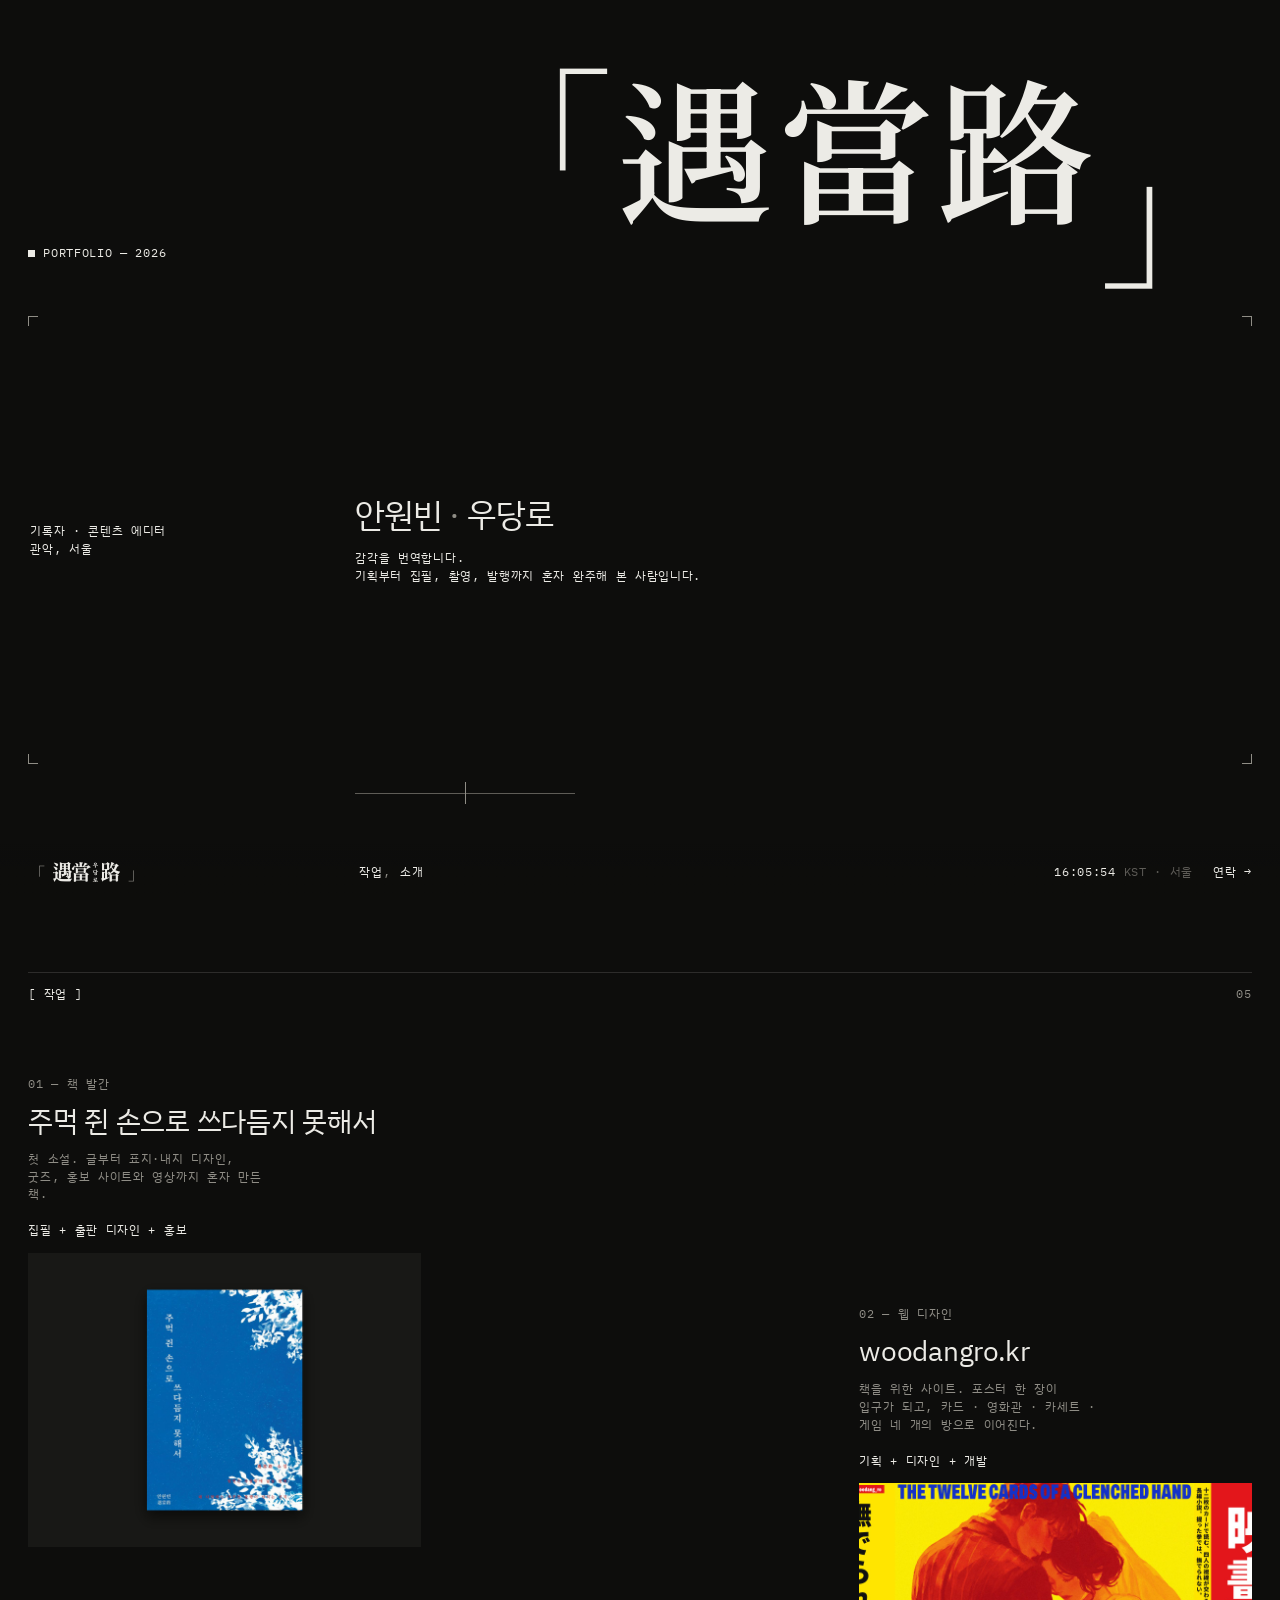
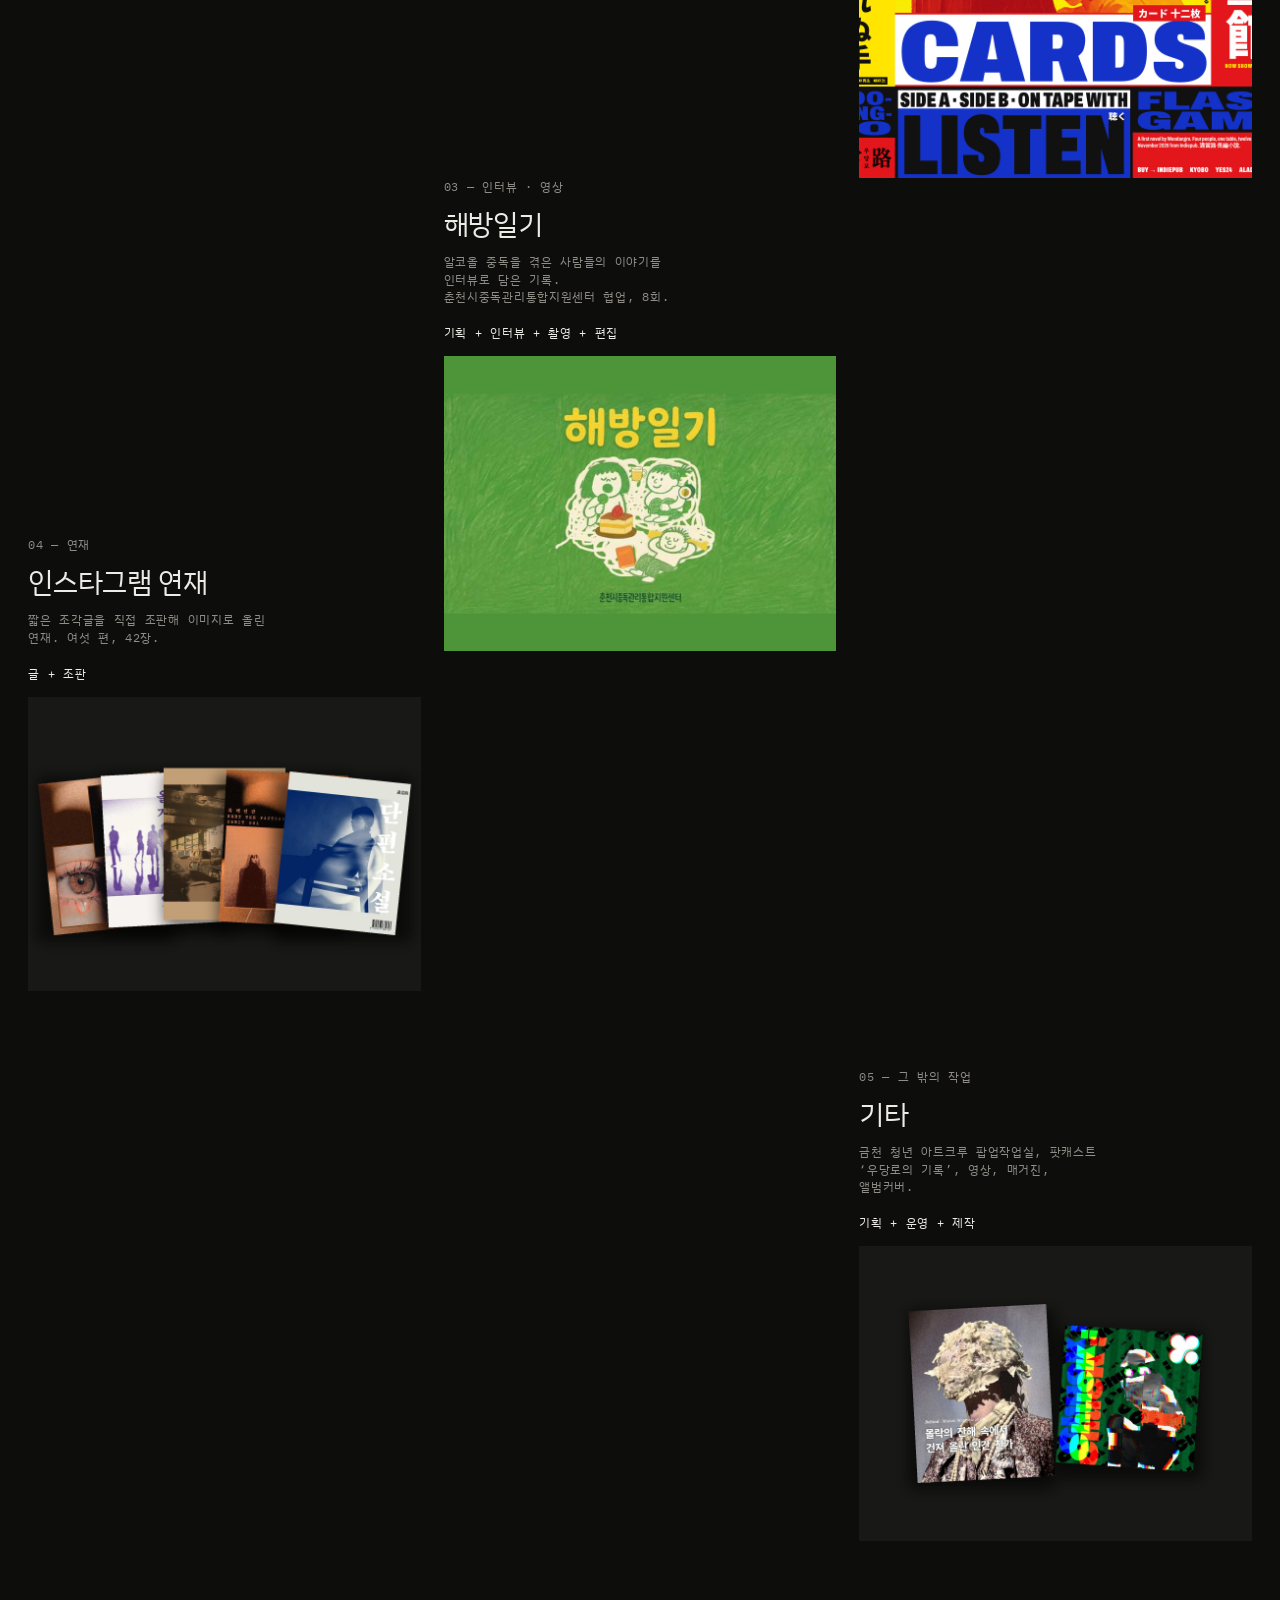
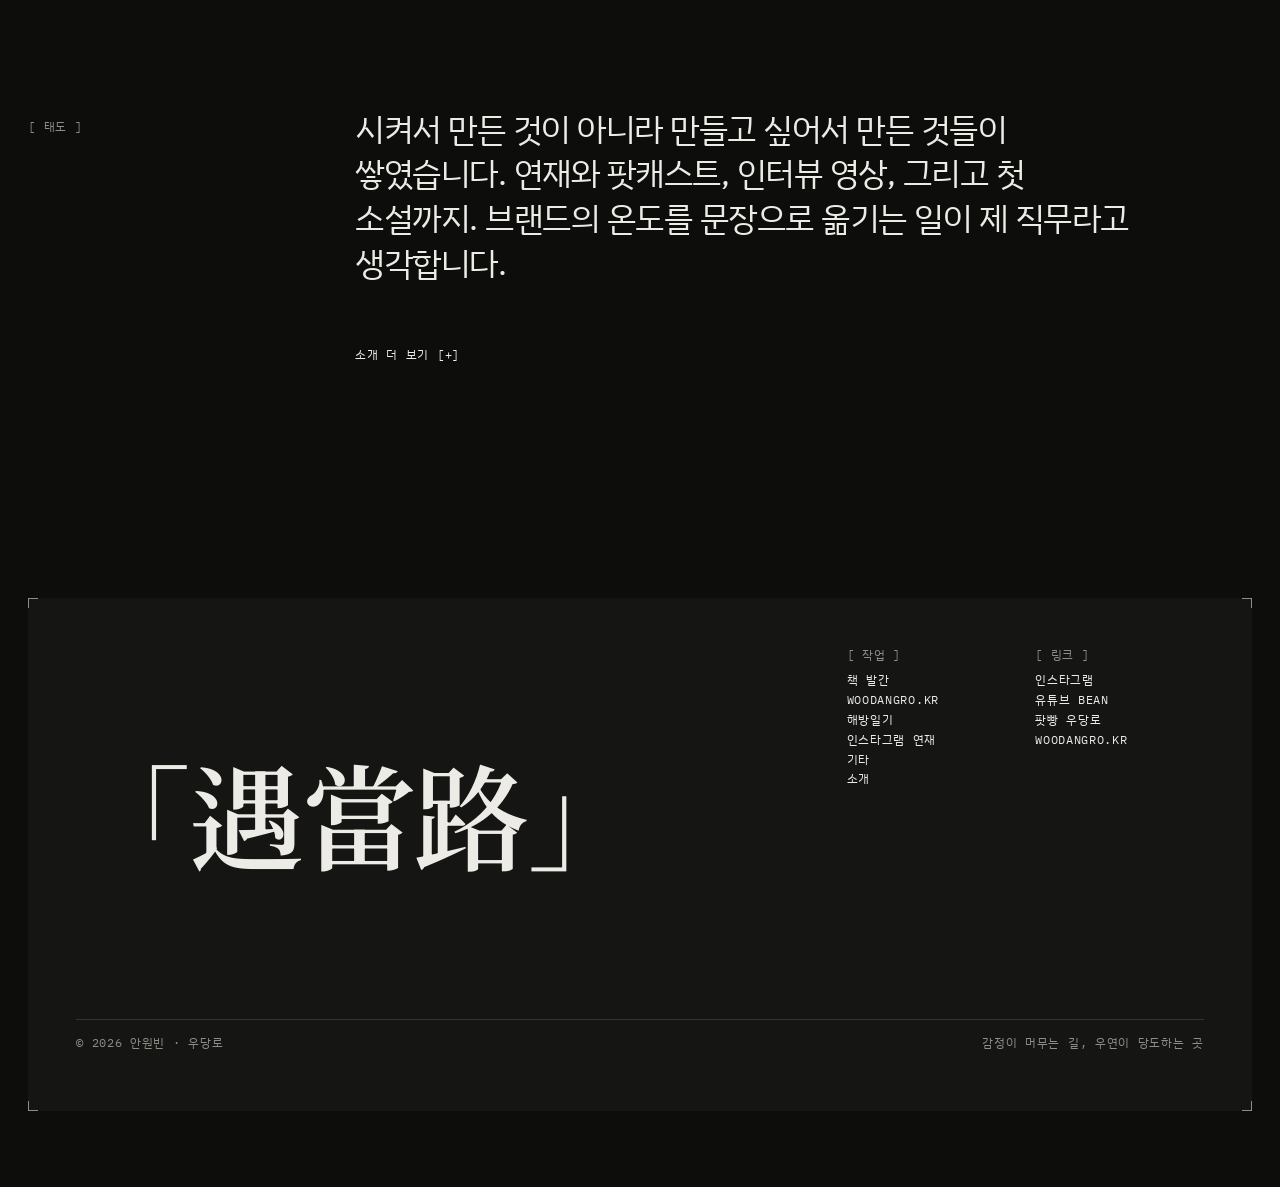
==== commit 652338ea: "인스타 연재에 「우울은 수용성이래」 추가, tooo00o_ 영상 채널 추가 Co-Authored-By: Claude Opus 5.5 <noreply@anthropic.com> Cl" ====
--- a/index.html
+++ b/index.html
@@ -69,7 +69,7 @@
     <a class="work rv" href="instagram/">
       <span class="no mono">04 — 연재</span>
       <h3>인스타그램 연재</h3>
-      <p class="desc mono">짧은 조각글을 직접 조판해 이미지로 올린 연재. 다섯 편, 41장.</p>
+      <p class="desc mono">짧은 조각글을 직접 조판해 이미지로 올린 연재. 여섯 편, 42장.</p>
       <p class="roles mono">글 + 조판</p>
       <div class="pic"><img src="img/work/ig.jpg" alt="" width="1600" height="1200" loading="lazy"><span class="go mono">보기 [+]</span></div>
     </a>
